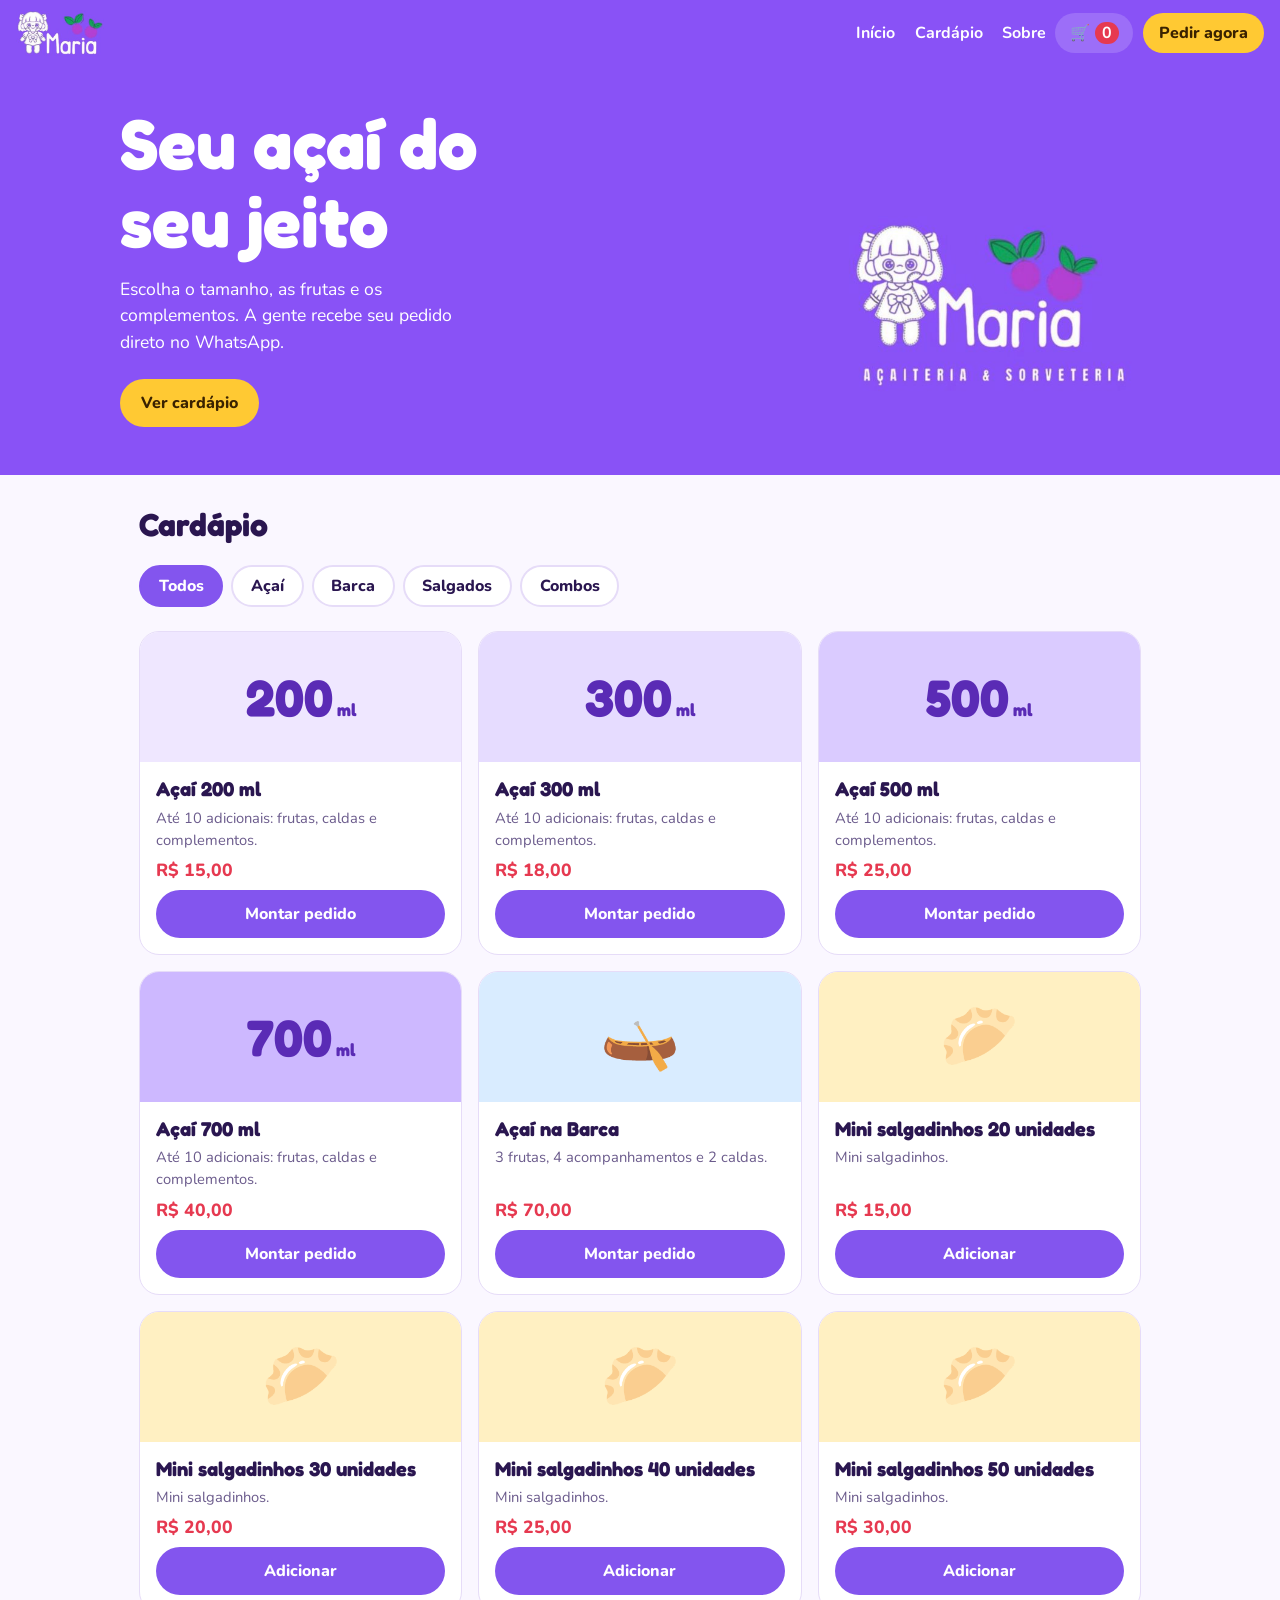
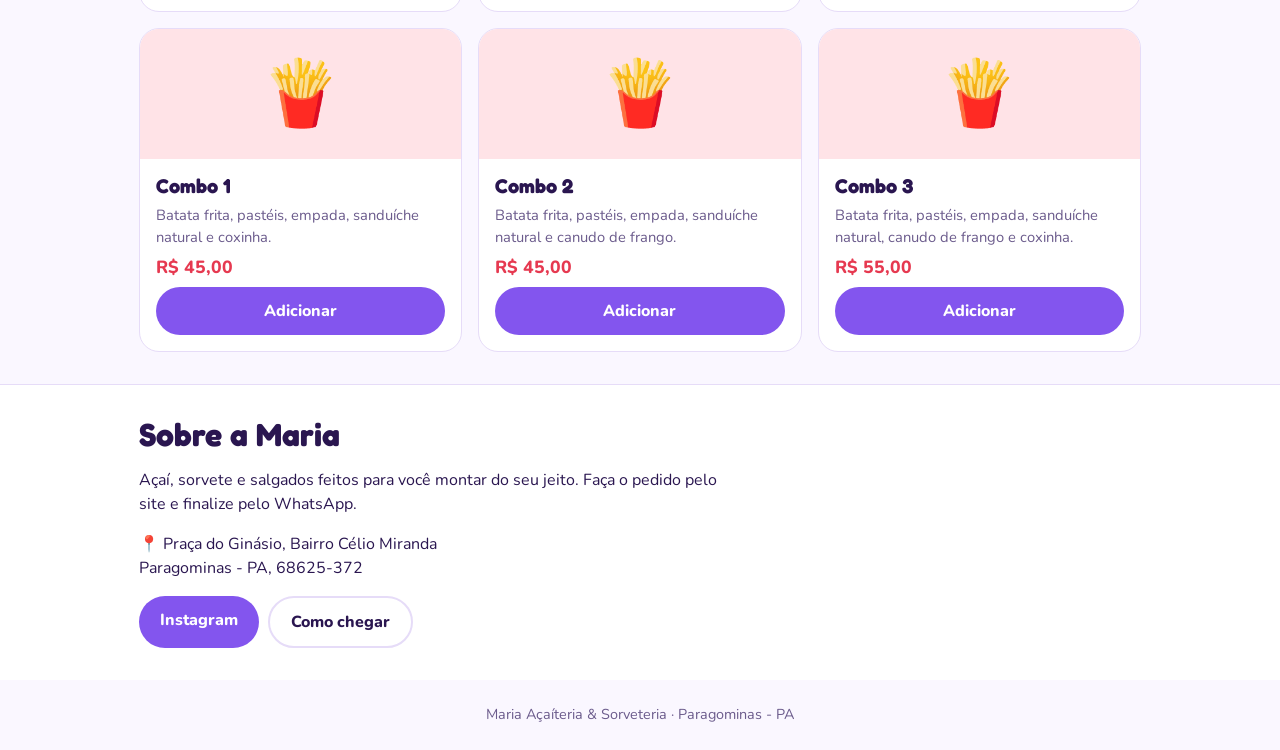
==== index.html @ 9a3438e4 "Primeiro Commit" ====
<!DOCTYPE html>
<html lang="pt-BR">
<head>
<meta charset="utf-8">
<meta name="viewport" content="width=device-width, initial-scale=1, viewport-fit=cover">
<title>Maria Açaíteria & Sorveteria</title>
<link rel="preconnect" href="https://fonts.googleapis.com">
<link href="https://fonts.googleapis.com/css2?family=Fredoka:wght@500;600;700&family=Nunito:wght@400;600;800&display=swap" rel="stylesheet">
<link rel="stylesheet" href="css/style.css">
</head>
<body>
<header>
  <a class="logo" href="#inicio" aria-label="Maria Açaíteria & Sorveteria, início"><img src="img/logo-header.jpg" alt="Maria Açaíteria & Sorveteria" height="46"></a>
  <nav id="nv"><a href="#inicio">Início</a><a href="#cardapio">Cardápio</a><a href="#sobre">Sobre</a></nav>
  <button class="ic" id="bag" aria-label="Abrir carrinho">🛒<b id="cnt">0</b></button>
  <a class="btn" href="#cardapio" style="padding:.5rem 1rem">Pedir agora</a>
  <button class="ic" id="mn" aria-label="Menu" aria-expanded="false">☰</button>
</header>
<main>
<section class="hero" id="inicio"><div>
  <div><h1>Seu açaí do seu jeito</h1><p>Escolha o tamanho, as frutas e os complementos. A gente recebe seu pedido direto no WhatsApp.</p><a class="btn" href="#cardapio">Ver cardápio</a></div>
  <img class="hl" alt="Logo da Maria Açaíteria & Sorveteria" src="img/logo-hero.jpg">
</div></section>
<section class="wrap" id="cardapio">
  <h2>Cardápio</h2>
  <div class="tabs" id="tabs" role="group" aria-label="Categorias"></div>
  <div class="grid" id="grid"></div>
</section>
<section class="about" id="sobre"><div class="wrap">
  <h2>Sobre a Maria</h2>
  <p style="max-width:60ch">Açaí, sorvete e salgados feitos para você montar do seu jeito. Faça o pedido pelo site e finalize pelo WhatsApp.</p>
  <address style="font-style:normal;max-width:60ch;margin:1rem 0">📍 Praça do Ginásio, Bairro Célio Miranda<br>Paragominas - PA, 68625-372</address>
  <div class="links"><a class="btn v" href="https://www.instagram.com/maria_acaiteria_e_sorveteria?psln=MmU0ZGc2Mmdmd2t3" target="_blank" rel="noopener">Instagram</a><a class="btn o" href="https://www.google.com/maps/search/?api=1&query=Pra%C3%A7a+do+Gin%C3%A1sio+C%C3%A9lio+Miranda+Paragominas+PA+68625-372" target="_blank" rel="noopener">Como chegar</a></div>
</div></section>
</main>
<footer>Maria Açaíteria & Sorveteria · Paragominas - PA</footer>

<dialog id="bd" aria-labelledby="bt"><div id="bi" style="display:contents"></div></dialog>
<dialog id="cd" aria-labelledby="ct"><div id="ci" style="display:contents"></div></dialog>

<script src="js/app.js" defer></script>
</body>
</html>
---- css/style.css ----
:root{--roxo:#5a2bb5;--roxo2:#8355ee;--am:#ffc933;--vm:#e63950;--bg:#faf7ff;--card:#fff;--ink:#2a1650;--mut:#6b5b8c;--line:#e6dcf8;--ok:#1f8a4c;
box-sizing:border-box;padding-top:env(safe-area-inset-top,0px);padding-bottom:env(safe-area-inset-bottom,0px)}
@media(prefers-color-scheme:dark){:root:not([data-theme=light]){--bg:#150d2a;--card:#21153f;--ink:#f3ecff;--mut:#b9a8de;--line:#3a2a63;--roxo:#a98bff}}
:root[data-theme=dark]{--bg:#150d2a;--card:#21153f;--ink:#f3ecff;--mut:#b9a8de;--line:#3a2a63;--roxo:#a98bff}
*{box-sizing:inherit}html{scroll-behavior:smooth;scroll-padding-top:70px}
body{margin:0;background:var(--bg);color:var(--ink);font:400 16px/1.5 Nunito,system-ui,sans-serif}
h1,h2,h3,.logo{font-family:Fredoka,system-ui,sans-serif;margin:0;line-height:1.1}
button{font:inherit;cursor:pointer;border:0;color:inherit}
:focus-visible{outline:3px solid var(--am);outline-offset:2px}
@media(prefers-reduced-motion:reduce){*{scroll-behavior:auto!important;animation:none!important;transition:none!important}}
.btn{background:var(--am);color:#3a2200;font-weight:800;padding:.75rem 1.3rem;border-radius:99px;display:inline-block;text-decoration:none}
.btn.v{background:var(--roxo2);color:#fff}.btn.o{background:transparent;border:2px solid var(--line);color:var(--ink)}
.btn:disabled{opacity:.45;cursor:not-allowed}.btn.full{width:100%;text-align:center}
header{position:sticky;top:0;z-index:20;background:#8952f6;color:#fff;display:flex;align-items:center;gap:.6rem;padding:.6rem 1rem}
.logo{font-size:1.7rem;font-weight:700;color:#fff;text-decoration:none;margin-right:auto}
.logo{display:flex}.logo img{height:46px;width:auto;display:block}.hl{width:100%;max-width:340px;height:auto;justify-self:center;border-radius:18px}.ml{font-family:Fredoka;font-weight:700;font-size:3.2rem;color:var(--roxo)}.ml small{font-size:1.1rem}
nav{display:none;gap:1.2rem}nav a{color:#fff;text-decoration:none;font-weight:700}
nav.on{display:flex;flex-direction:column;position:absolute;top:100%;left:0;right:0;background:#8952f6;padding:1rem;gap:.8rem}
.ic{background:rgba(255,255,255,.16);color:#fff;border-radius:99px;padding:.5rem .9rem;font-weight:800}
#bag b{background:var(--vm);border-radius:99px;padding:0 .45rem;margin-left:.3rem}
.hero{background:#8952f6;color:#fff;padding:2.5rem 1.2rem 3rem;display:grid;gap:1.5rem;max-width:none;overflow:hidden}
.hero>div{max-width:1040px;margin:0 auto;width:100%}
.hero h1{font-size:clamp(2.4rem,9vw,4.4rem);font-weight:700;max-width:11ch}
.hero p{max-width:34ch;margin:1rem 0 1.5rem;font-size:1.1rem}
.bowl{font-size:7rem;line-height:1;filter:drop-shadow(0 12px 0 rgba(0,0,0,.15));transform:rotate(-8deg)}
.wrap{max-width:1040px;margin:0 auto;padding:2rem 1.2rem}
h2{font-size:2rem;margin-bottom:1rem}
.tabs{display:flex;gap:.5rem;overflow-x:auto;padding-bottom:.5rem;position:sticky;top:58px;background:var(--bg);z-index:5;padding-top:.4rem}
.tab{background:var(--card);border:2px solid var(--line);border-radius:99px;padding:.45rem 1.1rem;font-weight:800;white-space:nowrap}
.tab[aria-pressed=true]{background:var(--roxo2);border-color:var(--roxo2);color:#fff}
.grid{display:grid;gap:1rem;grid-template-columns:repeat(auto-fill,minmax(240px,1fr));margin-top:1rem}
.card{background:var(--card);border:1px solid var(--line);border-radius:20px;overflow:hidden;display:flex;flex-direction:column}
.ph{height:130px;display:grid;place-items:center;font-size:4rem}
.cb{padding:1rem;display:flex;flex-direction:column;gap:.4rem;flex:1}
.cb h3{font-size:1.25rem}.cb p{margin:0;color:var(--mut);font-size:.92rem;flex:1}
.pr{font-weight:800;color:var(--vm);font-size:1.1rem}
.about{background:var(--card);border-top:1px solid var(--line)}
dialog{border:0;padding:0;width:100%;max-width:560px;max-height:92dvh;margin:auto 0 0;border-radius:24px 24px 0 0;background:var(--bg);color:var(--ink);overflow:hidden}
dialog[open]{display:flex;flex-direction:column}
@media(min-width:700px){dialog{margin:auto;border-radius:24px}nav{display:flex!important;position:static;flex-direction:row;background:none;padding:0}#mn{display:none}.hero{grid-template-columns:1fr}.hero>div{display:grid;grid-template-columns:1fr auto;align-items:center}}
dialog::backdrop{background:rgba(30,10,70,.6)}
.dh{display:flex;justify-content:space-between;align-items:center;padding:1rem 1.2rem;border-bottom:1px solid var(--line)}
.dh h2{margin:0;font-size:1.5rem}.x{background:var(--line);width:36px;height:36px;border-radius:50%;font-size:1.1rem}
.db{overflow-y:auto;padding:1rem 1.2rem;flex:1}
.df{padding:.9rem 1.2rem;border-top:1px solid var(--line);background:var(--card);display:flex;gap:.6rem;align-items:center}
.df .btn{flex:1}
fieldset{border:0;padding:0;margin:0 0 1.2rem}
legend{font-family:Fredoka,sans-serif;font-weight:600;font-size:1.15rem;padding:0;margin-bottom:.5rem;display:flex;justify-content:space-between;width:100%}
legend small{font-family:Nunito;color:var(--mut);font-weight:600}
.chips{display:flex;flex-wrap:wrap;gap:.5rem}
.chip input{position:absolute;opacity:0;pointer-events:none}
.chip span{display:inline-block;border:2px solid var(--line);background:var(--card);border-radius:99px;padding:.4rem .9rem;font-weight:600;cursor:pointer}
.chip input:checked+span{background:var(--roxo2);border-color:var(--roxo2);color:#fff}
.chip input:focus-visible+span{outline:3px solid var(--am)}
.chip input:disabled+span{opacity:.4;cursor:not-allowed}
.qty{display:inline-flex;align-items:center;gap:.6rem;font-weight:800}
.qty button{width:34px;height:34px;border-radius:50%;background:var(--line);font-size:1.2rem}
.it{background:var(--card);border:1px solid var(--line);border-radius:16px;padding:.9rem;margin-bottom:.7rem}
.it ul{margin:.3rem 0;padding-left:1.1rem;color:var(--mut);font-size:.9rem}
.row{display:flex;justify-content:space-between;align-items:center;gap:.6rem}
.lk{background:none;color:var(--roxo);font-weight:800;text-decoration:underline;padding:.3rem}
.tot{font-family:Fredoka;font-size:1.5rem;display:flex;justify-content:space-between;margin-top:.5rem}
label.f{display:block;font-weight:700;margin-bottom:.7rem}
input[type=text],input[type=tel]{width:100%;font:inherit;padding:.65rem .8rem;border:2px solid var(--line);border-radius:12px;background:var(--card);color:var(--ink);margin-top:.2rem}
input.bad{border-color:var(--vm)}
.err{color:var(--vm);font-weight:700;font-size:.9rem;margin:.2rem 0 .6rem}.note{color:var(--ok);font-weight:800}
.two{display:grid;grid-template-columns:1fr 1fr;gap:.6rem}
.empty{text-align:center;padding:2.5rem 1rem;color:var(--mut)}
.sum p{margin:.2rem 0}.sum h3{font-size:1.1rem;margin-top:1rem;color:var(--roxo)}
.links{display:flex;gap:.6rem;flex-wrap:wrap}footer{text-align:center;padding:1.5rem;color:var(--mut);font-size:.9rem}
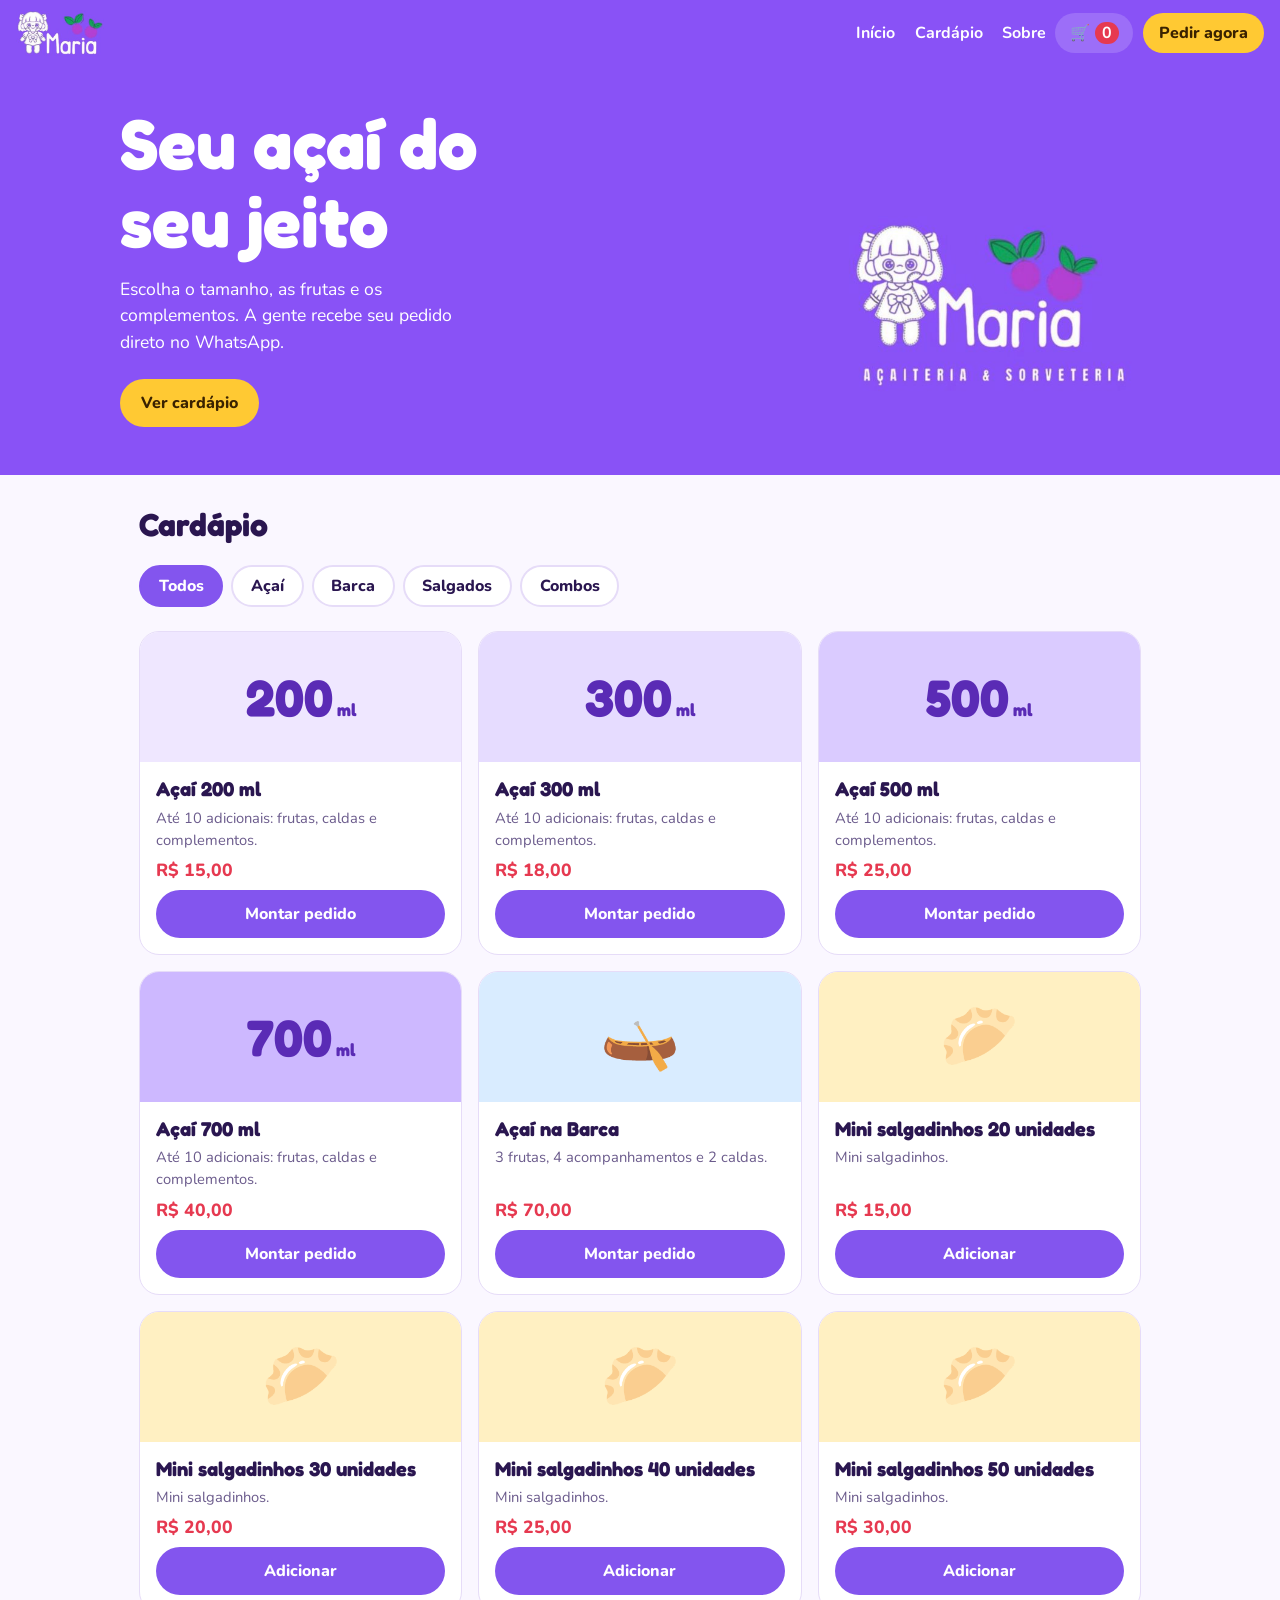
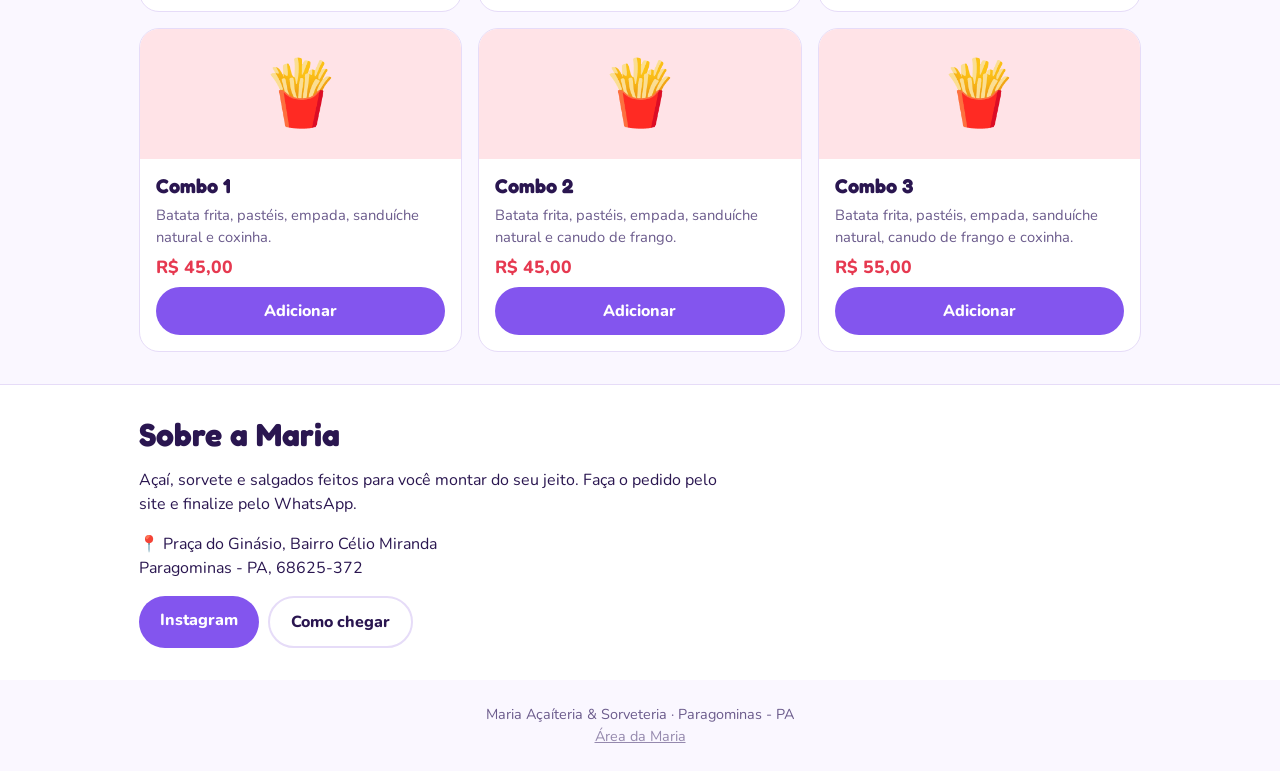
==== commit 7e0f0ccf: "modificando arquivos" ====
--- a/index.html
+++ b/index.html
@@ -13,7 +13,7 @@
   <a class="logo" href="#inicio" aria-label="Maria Açaíteria & Sorveteria, início"><img src="img/logo-header.jpg" alt="Maria Açaíteria & Sorveteria" height="46"></a>
   <nav id="nv"><a href="#inicio">Início</a><a href="#cardapio">Cardápio</a><a href="#sobre">Sobre</a></nav>
   <button class="ic" id="bag" aria-label="Abrir carrinho">🛒<b id="cnt">0</b></button>
-  <a class="btn" href="#cardapio" style="padding:.5rem 1rem">Pedir agora</a>
+  <a class="btn hd" href="#cardapio" style="padding:.5rem 1rem">Pedir agora</a>
   <button class="ic" id="mn" aria-label="Menu" aria-expanded="false">☰</button>
 </header>
 <main>
@@ -33,10 +33,11 @@
   <div class="links"><a class="btn v" href="https://www.instagram.com/maria_acaiteria_e_sorveteria?psln=MmU0ZGc2Mmdmd2t3" target="_blank" rel="noopener">Instagram</a><a class="btn o" href="https://www.google.com/maps/search/?api=1&query=Pra%C3%A7a+do+Gin%C3%A1sio+C%C3%A9lio+Miranda+Paragominas+PA+68625-372" target="_blank" rel="noopener">Como chegar</a></div>
 </div></section>
 </main>
-<footer>Maria Açaíteria & Sorveteria · Paragominas - PA</footer>
+<footer>Maria Açaíteria & Sorveteria · Paragominas - PA<br><a href="admin.html" class="adm">Área da Maria</a></footer>
 
-<dialog id="bd" aria-labelledby="bt"><div id="bi" style="display:contents"></div></dialog>
-<dialog id="cd" aria-labelledby="ct"><div id="ci" style="display:contents"></div></dialog>
+<div class="sheet" id="bd" hidden><div class="bk"></div><div class="pn" role="dialog" aria-modal="true" aria-labelledby="bt"><div id="bi" style="display:contents"></div></div></div>
+<div class="sheet" id="cd" hidden><div class="bk"></div><div class="pn" role="dialog" aria-modal="true" aria-labelledby="ct"><div id="ci" style="display:contents"></div></div></div>
+<div id="ts" role="status" aria-live="polite"></div>
 
 <script src="js/app.js" defer></script>
 </body>
--- a/css/style.css
+++ b/css/style.css
@@ -35,10 +35,7 @@
 .cb h3{font-size:1.25rem}.cb p{margin:0;color:var(--mut);font-size:.92rem;flex:1}
 .pr{font-weight:800;color:var(--vm);font-size:1.1rem}
 .about{background:var(--card);border-top:1px solid var(--line)}
-dialog{border:0;padding:0;width:100%;max-width:560px;max-height:92dvh;margin:auto 0 0;border-radius:24px 24px 0 0;background:var(--bg);color:var(--ink);overflow:hidden}
-dialog[open]{display:flex;flex-direction:column}
-@media(min-width:700px){dialog{margin:auto;border-radius:24px}nav{display:flex!important;position:static;flex-direction:row;background:none;padding:0}#mn{display:none}.hero{grid-template-columns:1fr}.hero>div{display:grid;grid-template-columns:1fr auto;align-items:center}}
-dialog::backdrop{background:rgba(30,10,70,.6)}
+@media(min-width:700px){nav{display:flex!important;position:static;flex-direction:row;background:none;padding:0}#mn{display:none}.hero{grid-template-columns:1fr}.hero>div{display:grid;grid-template-columns:1fr auto;align-items:center}}
 .dh{display:flex;justify-content:space-between;align-items:center;padding:1rem 1.2rem;border-bottom:1px solid var(--line)}
 .dh h2{margin:0;font-size:1.5rem}.x{background:var(--line);width:36px;height:36px;border-radius:50%;font-size:1.1rem}
 .db{overflow-y:auto;padding:1rem 1.2rem;flex:1}
@@ -68,3 +65,33 @@
 .empty{text-align:center;padding:2.5rem 1rem;color:var(--mut)}
 .sum p{margin:.2rem 0}.sum h3{font-size:1.1rem;margin-top:1rem;color:var(--roxo)}
 .links{display:flex;gap:.6rem;flex-wrap:wrap}footer{text-align:center;padding:1.5rem;color:var(--mut);font-size:.9rem}
+
+/* sheets (painéis que sobem) */
+body.lock{overflow:hidden}
+.sheet{position:fixed;inset:0;z-index:50;display:flex;align-items:flex-end;justify-content:center}
+.sheet[hidden]{display:none}
+.bk{position:absolute;inset:0;background:rgba(30,10,70,.6);opacity:0;transition:opacity .25s}
+.pn{position:relative;width:100%;max-width:560px;max-height:92vh;max-height:92dvh;display:flex;flex-direction:column;background:var(--bg);color:var(--ink);border-radius:24px 24px 0 0;overflow:hidden;transform:translateY(100%);transition:transform .3s cubic-bezier(.2,.8,.2,1);padding-bottom:env(safe-area-inset-bottom,0px)}
+.sheet.on .bk{opacity:1}.sheet.on .pn{transform:none}
+@media(min-width:700px){.sheet{align-items:center}.pn{border-radius:24px;transform:translateY(20px) scale(.98);opacity:0;transition:transform .25s,opacity .25s}.sheet.on .pn{opacity:1}}
+/* imagens, toast, toque */
+.ph{position:relative;overflow:hidden}.ph img{position:absolute;inset:0;width:100%;height:100%;object-fit:cover}
+#ts{position:fixed;left:50%;bottom:calc(1rem + env(safe-area-inset-bottom,0px));transform:translateX(-50%);z-index:60;max-width:90vw;text-align:center;background:var(--ink);color:var(--bg);padding:.6rem 1.1rem;border-radius:99px;font-weight:800;opacity:0;transition:opacity .2s;pointer-events:none}
+#ts.on{opacity:1}#ts.bad{background:var(--vm);color:#fff}
+button,a,label{touch-action:manipulation}
+.chip span{padding:.55rem .95rem}.qty button{width:40px;height:40px}.x{width:40px;height:40px}.ic{min-height:40px}
+header .btn{white-space:nowrap}
+.adm{color:inherit;opacity:.7}
+@media(max-width:560px){
+ .btn.hd{display:none}
+ .grid{grid-template-columns:1fr;gap:.7rem}
+ .card{flex-direction:row;border-radius:16px}
+ .ph{width:104px;min-height:112px;height:auto;flex:none;font-size:2.4rem}.ml{font-size:2rem}.ml small{font-size:.8rem}
+ .cb{padding:.7rem .8rem;gap:.25rem;min-width:0}.cb h3{font-size:1.1rem}
+ .cb p{font-size:.85rem;display:-webkit-box;-webkit-line-clamp:2;-webkit-box-orient:vertical;overflow:hidden;flex:none}
+ .cb .btn{align-self:flex-start;padding:.5rem 1rem;margin-top:.2rem}
+ .wrap{padding:1.4rem 1rem}h2{font-size:1.6rem}.hero{padding:1.6rem 1rem 2rem}
+ .df{padding:.7rem 1rem}.db{padding:.9rem 1rem}.dh{padding:.8rem 1rem}
+}
+@media(max-width:560px){.hl{max-width:230px}.hero h1{font-size:2.3rem}}
+@media(max-width:360px){.two{grid-template-columns:1fr}.logo img{height:38px}header{gap:.4rem;padding:.5rem .7rem}}
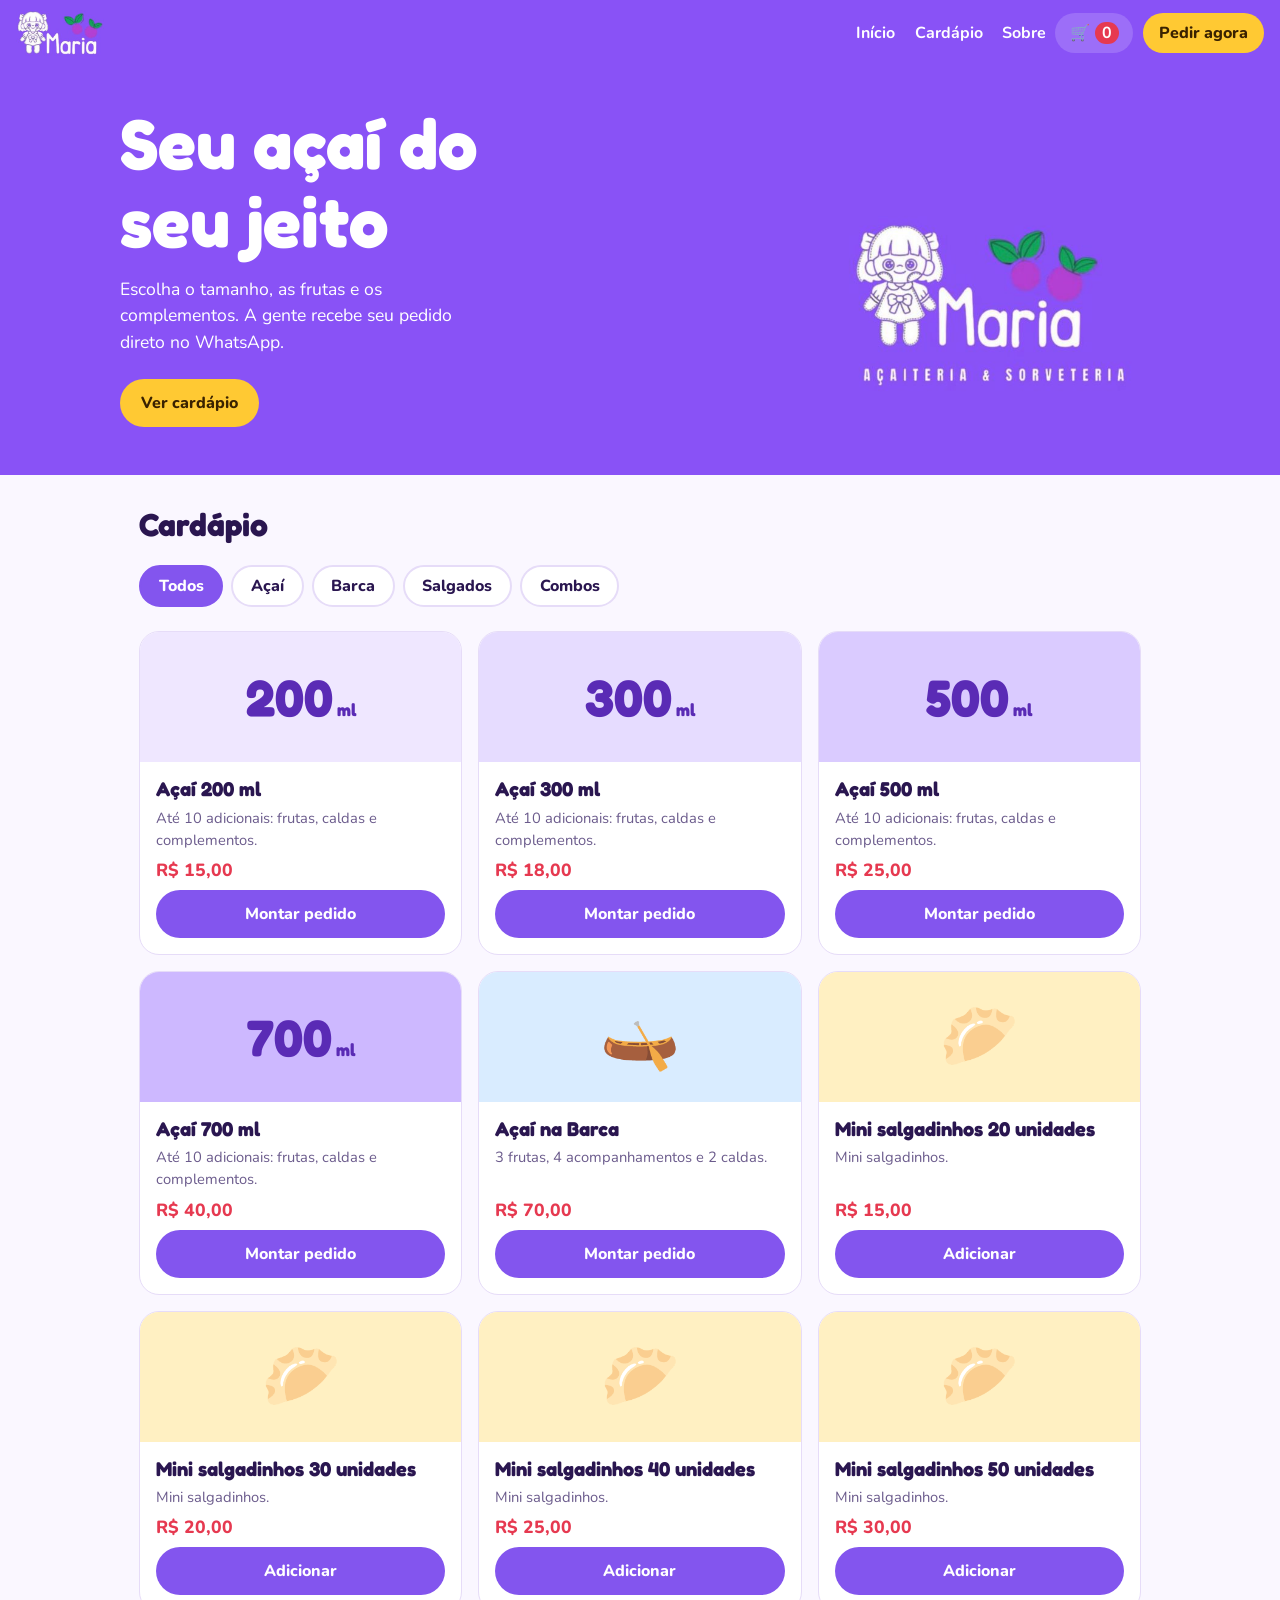
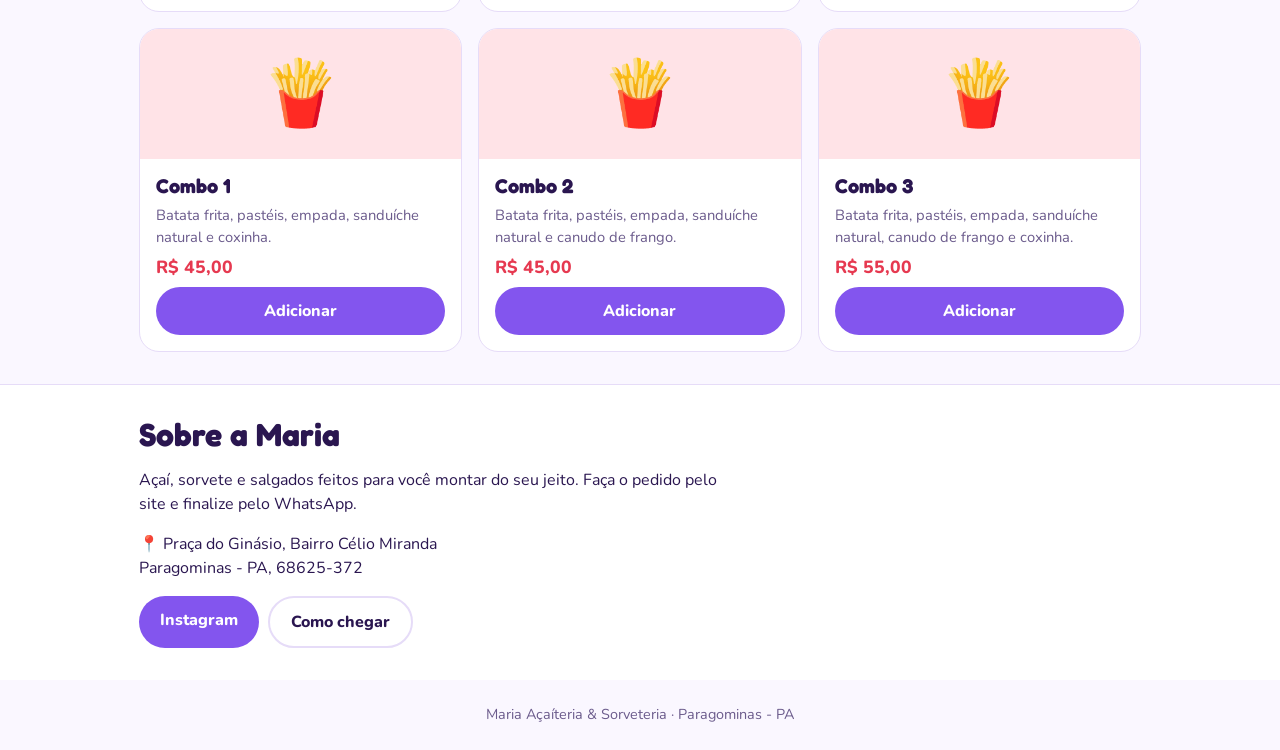
==== commit 9692449d: "atualizando index" ====
--- a/index.html
+++ b/index.html
@@ -33,7 +33,7 @@
   <div class="links"><a class="btn v" href="https://www.instagram.com/maria_acaiteria_e_sorveteria?psln=MmU0ZGc2Mmdmd2t3" target="_blank" rel="noopener">Instagram</a><a class="btn o" href="https://www.google.com/maps/search/?api=1&query=Pra%C3%A7a+do+Gin%C3%A1sio+C%C3%A9lio+Miranda+Paragominas+PA+68625-372" target="_blank" rel="noopener">Como chegar</a></div>
 </div></section>
 </main>
-<footer>Maria Açaíteria & Sorveteria · Paragominas - PA<br><a href="admin.html" class="adm">Área da Maria</a></footer>
+<footer>Maria Açaíteria & Sorveteria · Paragominas - PA</footer>
 
 <div class="sheet" id="bd" hidden><div class="bk"></div><div class="pn" role="dialog" aria-modal="true" aria-labelledby="bt"><div id="bi" style="display:contents"></div></div></div>
 <div class="sheet" id="cd" hidden><div class="bk"></div><div class="pn" role="dialog" aria-modal="true" aria-labelledby="ct"><div id="ci" style="display:contents"></div></div></div>
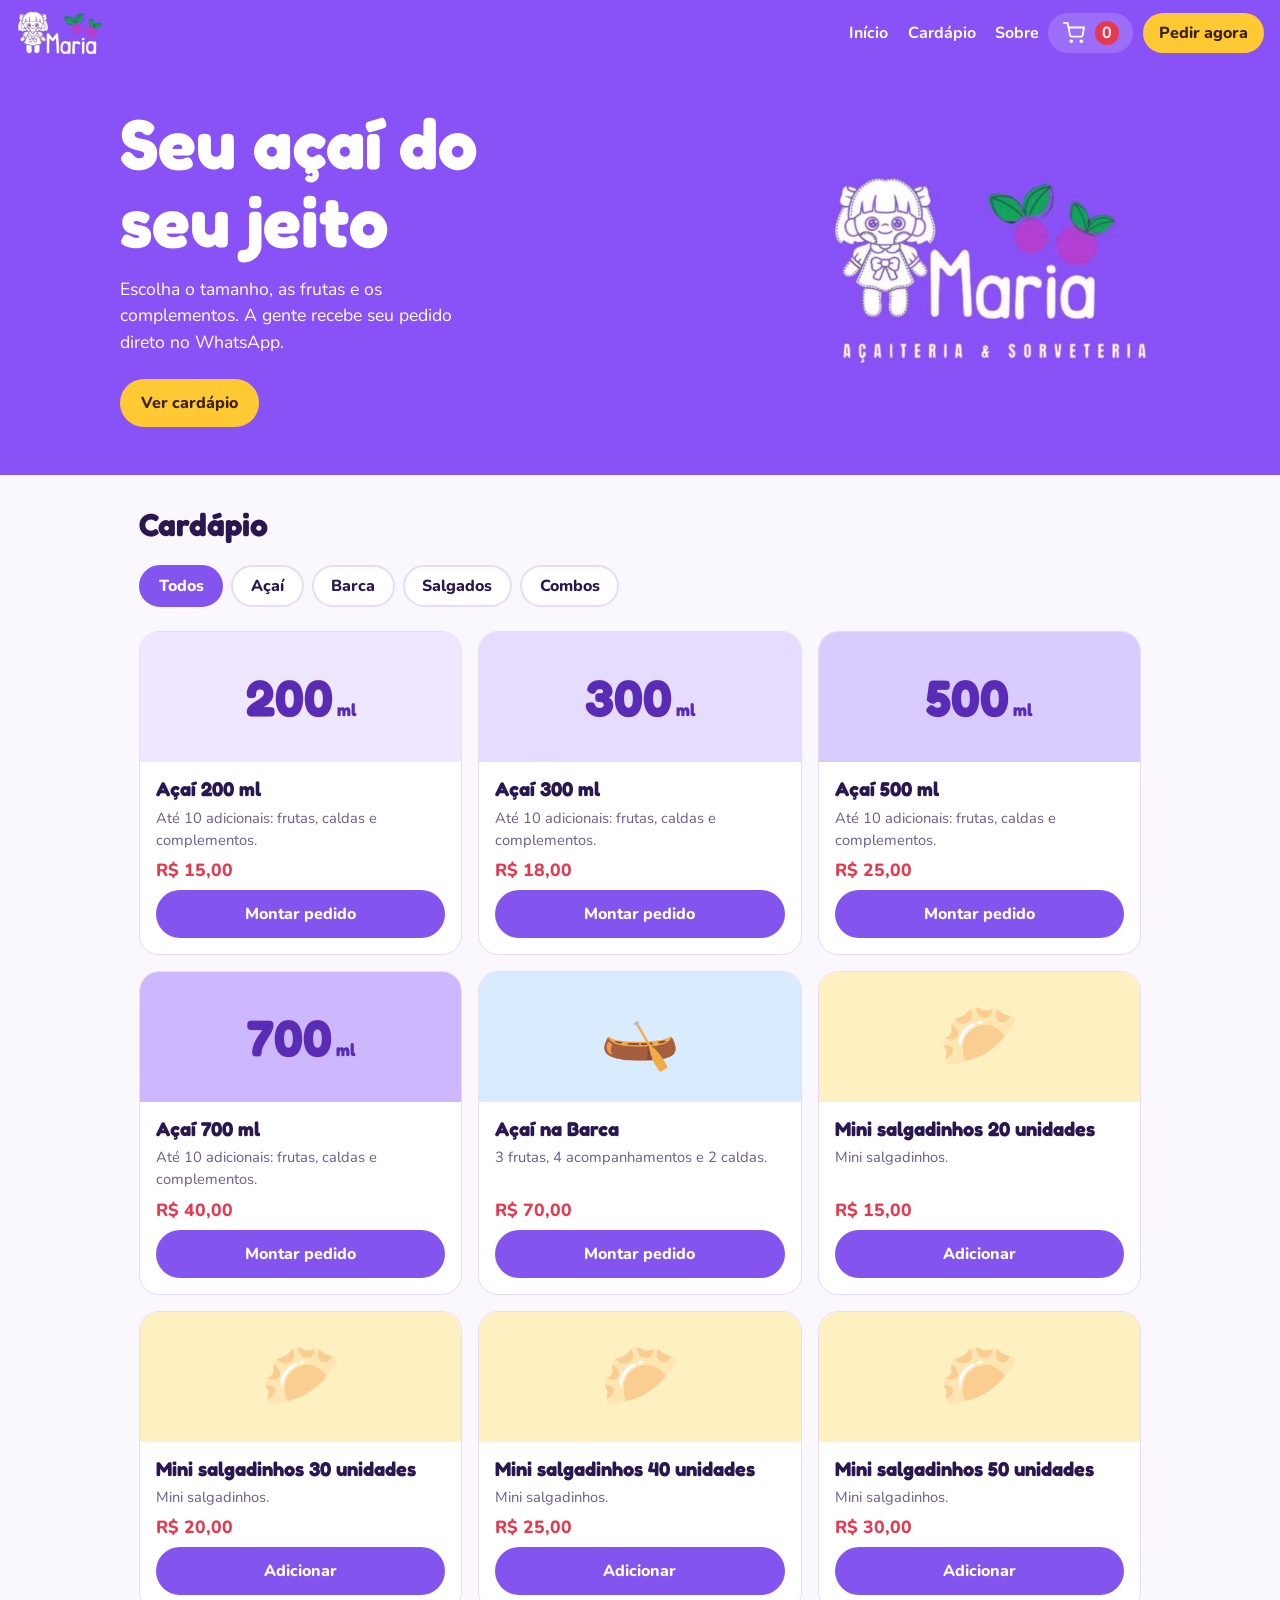
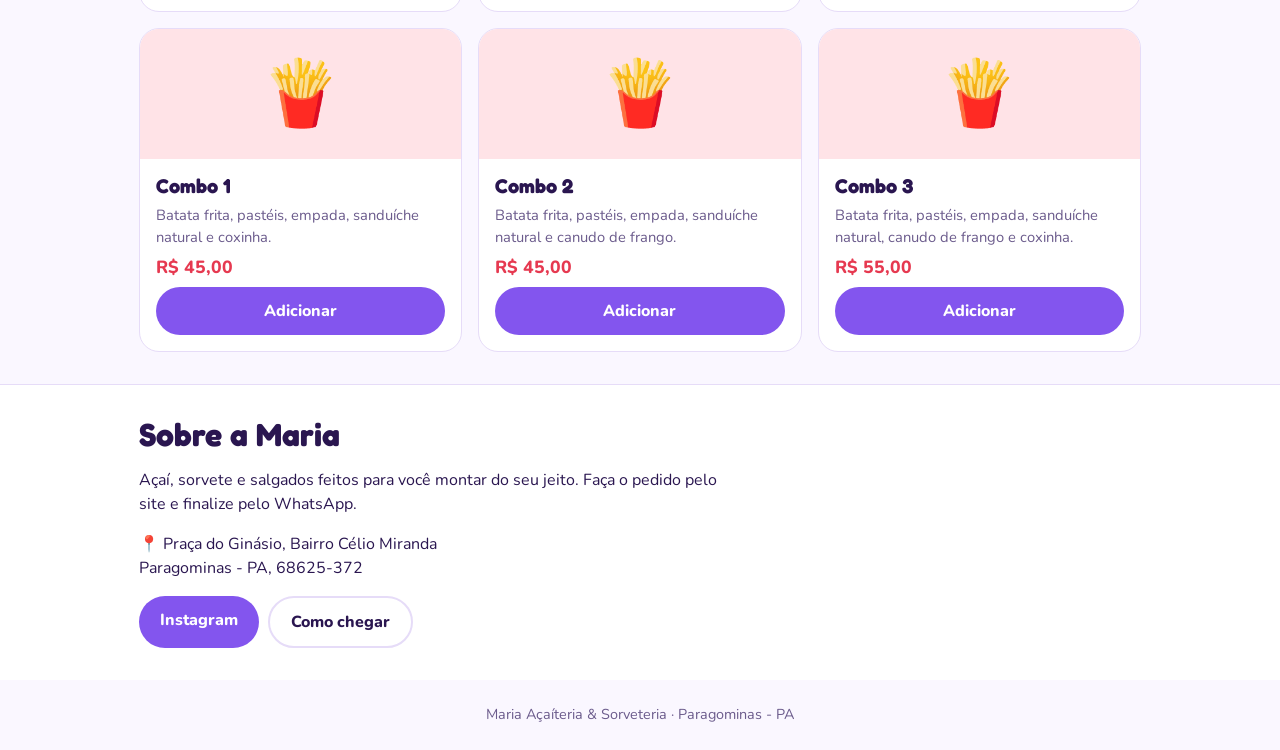
==== commit e0d3158b: "Atualizando design" ====
--- a/index.html
+++ b/index.html
@@ -12,7 +12,21 @@
 <header>
   <a class="logo" href="#inicio" aria-label="Maria Açaíteria & Sorveteria, início"><img src="img/logo-header.jpg" alt="Maria Açaíteria & Sorveteria" height="46"></a>
   <nav id="nv"><a href="#inicio">Início</a><a href="#cardapio">Cardápio</a><a href="#sobre">Sobre</a></nav>
-  <button class="ic" id="bag" aria-label="Abrir carrinho">🛒<b id="cnt">0</b></button>
+  <button class="ic" id="bag" aria-label="Abrir carrinho">
+    <svg xmlns="http://www.w3.org/2000/svg"
+        width="22" height="22"
+        viewBox="0 0 24 24"
+        fill="none"
+        stroke="currentColor"
+        stroke-width="2"
+        stroke-linecap="round"
+        stroke-linejoin="round">
+      <circle cx="9" cy="21" r="1"/>
+      <circle cx="20" cy="21" r="1"/>
+      <path d="M1 1h4l2.68 13.39a2 2 0 0 0 2 1.61h9.72a2 2 0 0 0 2-1.61L23 6H6"/>
+    </svg>
+    <b id="cnt">0</b>
+  </button>
   <a class="btn hd" href="#cardapio" style="padding:.5rem 1rem">Pedir agora</a>
   <button class="ic" id="mn" aria-label="Menu" aria-expanded="false">☰</button>
 </header>
--- a/css/style.css
+++ b/css/style.css
@@ -93,5 +93,22 @@
  .wrap{padding:1.4rem 1rem}h2{font-size:1.6rem}.hero{padding:1.6rem 1rem 2rem}
  .df{padding:.7rem 1rem}.db{padding:.9rem 1rem}.dh{padding:.8rem 1rem}
 }
-@media(max-width:560px){.hl{max-width:230px}.hero h1{font-size:2.3rem}}
+@media(max-width:699px){.hero>div{display:flex;flex-direction:column;align-items:center;text-align:center}.hero>div>div{display:flex;flex-direction:column;align-items:center}.hl{order:-1;max-width:300px;margin-bottom:.4rem}.hero h1{max-width:none;font-size:2.4rem}.hero p{margin:.8rem auto 1.3rem}}
 @media(max-width:360px){.two{grid-template-columns:1fr}.logo img{height:38px}header{gap:.4rem;padding:.5rem .7rem}}
+
+input,select,textarea{box-sizing:border-box}
+
+.sub{color:var(--mut);font-size:.95rem;margin-top:.2rem}.ob{margin:.3rem 0;font-size:.9rem;color:var(--mut);overflow-wrap:anywhere}
+textarea{width:100%;font:inherit;padding:.65rem .8rem;border:2px solid var(--line);border-radius:12px;background:var(--card);color:var(--ink);resize:vertical;box-sizing:border-box}
+
+.ic {
+  display: flex;
+  align-items: center;
+  justify-content: center;
+  gap: 5px;
+}
+
+.ic svg {
+  width: 22px;
+  height: 22px;
+}
